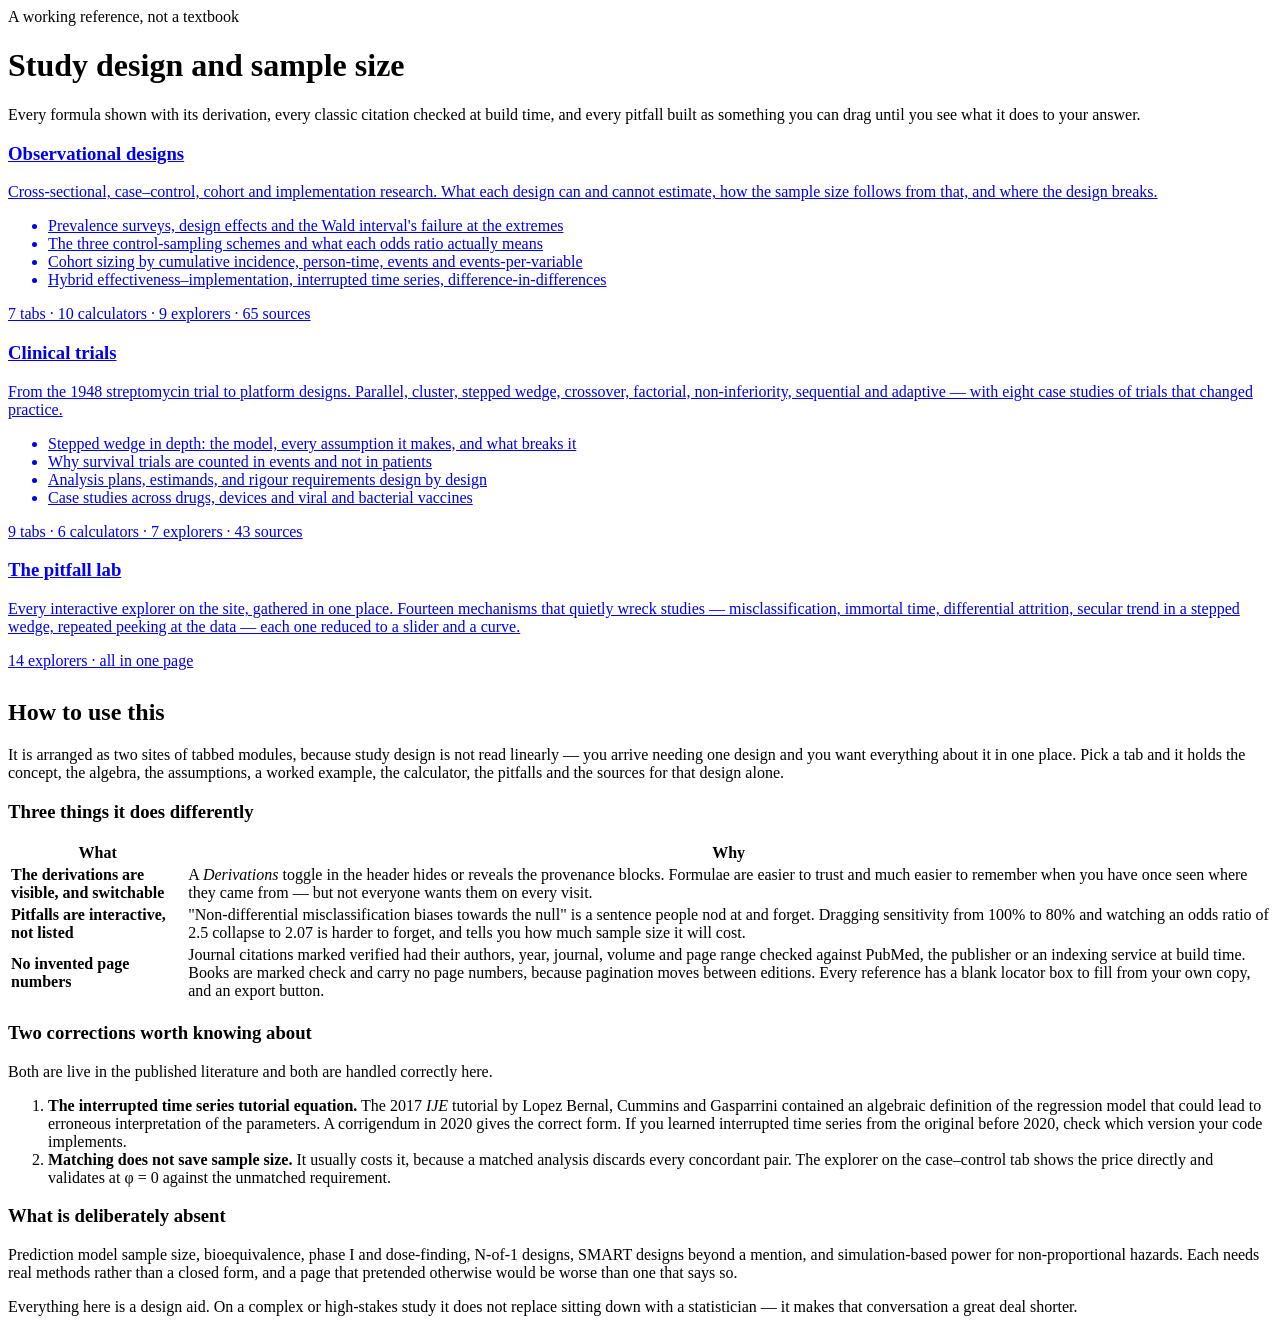
==== index.html @ ff044c4d "Add files via upload" ====
<!DOCTYPE html>
<html lang="en">
<head>
<meta charset="utf-8">
<meta name="viewport" content="width=device-width, initial-scale=1">
<title>Study design &amp; sample size — Raghavan Parthasarathy</title>
<meta name="description" content="A working reference for epidemiological and clinical study design: cross-sectional, case-control, cohort, implementation research and clinical trials, with sample size methods, verified classic citations and interactive pitfall explorers.">
<meta name="author" content="Raghavan Parthasarathy">
<link rel="stylesheet" href="assets/site.css">
</head>
<body>
<div id="chrome"></div>

<div class="shell">

  <div class="hero">
    <span class="kicker">A working reference, not a textbook</span>
    <h1>Study design and sample size</h1>
    <p class="sub">Every formula shown with its derivation, every classic citation checked at build time, and every pitfall built as something you can drag until you see what it does to your answer.</p>
  </div>

  <div class="cards">
    <a class="card2" href="observational.html">
      <h3>Observational designs</h3>
      <p>Cross-sectional, case–control, cohort and implementation research. What each design can and cannot estimate, how the sample size follows from that, and where the design breaks.</p>
      <ul>
        <li>Prevalence surveys, design effects and the Wald interval's failure at the extremes</li>
        <li>The three control-sampling schemes and what each odds ratio actually means</li>
        <li>Cohort sizing by cumulative incidence, person-time, events and events-per-variable</li>
        <li>Hybrid effectiveness–implementation, interrupted time series, difference-in-differences</li>
      </ul>
      <div class="cnt">7 tabs · 10 calculators · 9 explorers · 65 sources</div>
    </a>
    <a class="card2" href="trials.html">
      <h3>Clinical trials</h3>
      <p>From the 1948 streptomycin trial to platform designs. Parallel, cluster, stepped wedge, crossover, factorial, non-inferiority, sequential and adaptive — with eight case studies of trials that changed practice.</p>
      <ul>
        <li>Stepped wedge in depth: the model, every assumption it makes, and what breaks it</li>
        <li>Why survival trials are counted in events and not in patients</li>
        <li>Analysis plans, estimands, and rigour requirements design by design</li>
        <li>Case studies across drugs, devices and viral and bacterial vaccines</li>
      </ul>
      <div class="cnt">9 tabs · 6 calculators · 7 explorers · 43 sources</div>
    </a>
  </div>

  <a class="card2" href="toolkit.html" style="border-top-color:var(--sea);display:block">
    <h3>The pitfall lab</h3>
    <p>Every interactive explorer on the site, gathered in one place. Fourteen mechanisms that quietly wreck studies — misclassification, immortal time, differential attrition, secular trend in a stepped wedge, repeated peeking at the data — each one reduced to a slider and a curve.</p>
    <div class="cnt">14 explorers · all in one page</div>
  </a>

  <section style="margin-top:1.8rem">
    <h2>How to use this</h2>
    <p>It is arranged as two sites of tabbed modules, because study design is not read linearly — you arrive needing one design and you want everything about it in one place. Pick a tab and it holds the concept, the algebra, the assumptions, a worked example, the calculator, the pitfalls and the sources for that design alone.</p>

    <h3>Three things it does differently</h3>
    <table>
      <tr><th>What</th><th>Why</th></tr>
      <tr><td><b>The derivations are visible, and switchable</b></td><td>A <em>Derivations</em> toggle in the header hides or reveals the provenance blocks. Formulae are easier to trust and much easier to remember when you have once seen where they came from — but not everyone wants them on every visit.</td></tr>
      <tr><td><b>Pitfalls are interactive, not listed</b></td><td>"Non-differential misclassification biases towards the null" is a sentence people nod at and forget. Dragging sensitivity from 100% to 80% and watching an odds ratio of 2.5 collapse to 2.07 is harder to forget, and tells you how much sample size it will cost.</td></tr>
      <tr><td><b>No invented page numbers</b></td><td>Journal citations marked <span class="pill ok">verified</span> had their authors, year, journal, volume and page range checked against PubMed, the publisher or an indexing service at build time. Books are marked <span class="pill check">check</span> and carry no page numbers, because pagination moves between editions. Every reference has a blank locator box to fill from your own copy, and an export button.</td></tr>
    </table>

    <h3>Two corrections worth knowing about</h3>
    <p>Both are live in the published literature and both are handled correctly here.</p>
    <ol>
      <li><b>The interrupted time series tutorial equation.</b> The 2017 <em>IJE</em> tutorial by Lopez Bernal, Cummins and Gasparrini contained an algebraic definition of the regression model that could lead to erroneous interpretation of the parameters. A corrigendum in 2020 gives the correct form. If you learned interrupted time series from the original before 2020, check which version your code implements.</li>
      <li><b>Matching does not save sample size.</b> It usually costs it, because a matched analysis discards every concordant pair. The explorer on the case–control tab shows the price directly and validates at &phi; = 0 against the unmatched requirement.</li>
    </ol>

    <h3>What is deliberately absent</h3>
    <p>Prediction model sample size, bioequivalence, phase I and dose-finding, N-of-1 designs, SMART designs beyond a mention, and simulation-based power for non-proportional hazards. Each needs real methods rather than a closed form, and a page that pretended otherwise would be worse than one that says so.</p>

    <div class="note">Everything here is a design aid. On a complex or high-stakes study it does not replace sitting down with a statistician — it makes that conversation a great deal shorter.</div>
  </section>

</div>
<div id="author"></div>
<script src="assets/core.js"></script>
<script>
document.getElementById('chrome').innerHTML=chrome('home');
document.getElementById('author').innerHTML=authorBlock();
initChrome();
var d=document.getElementById('depthBtn'); if(d) d.style.display='none';
</script>
</body></html>
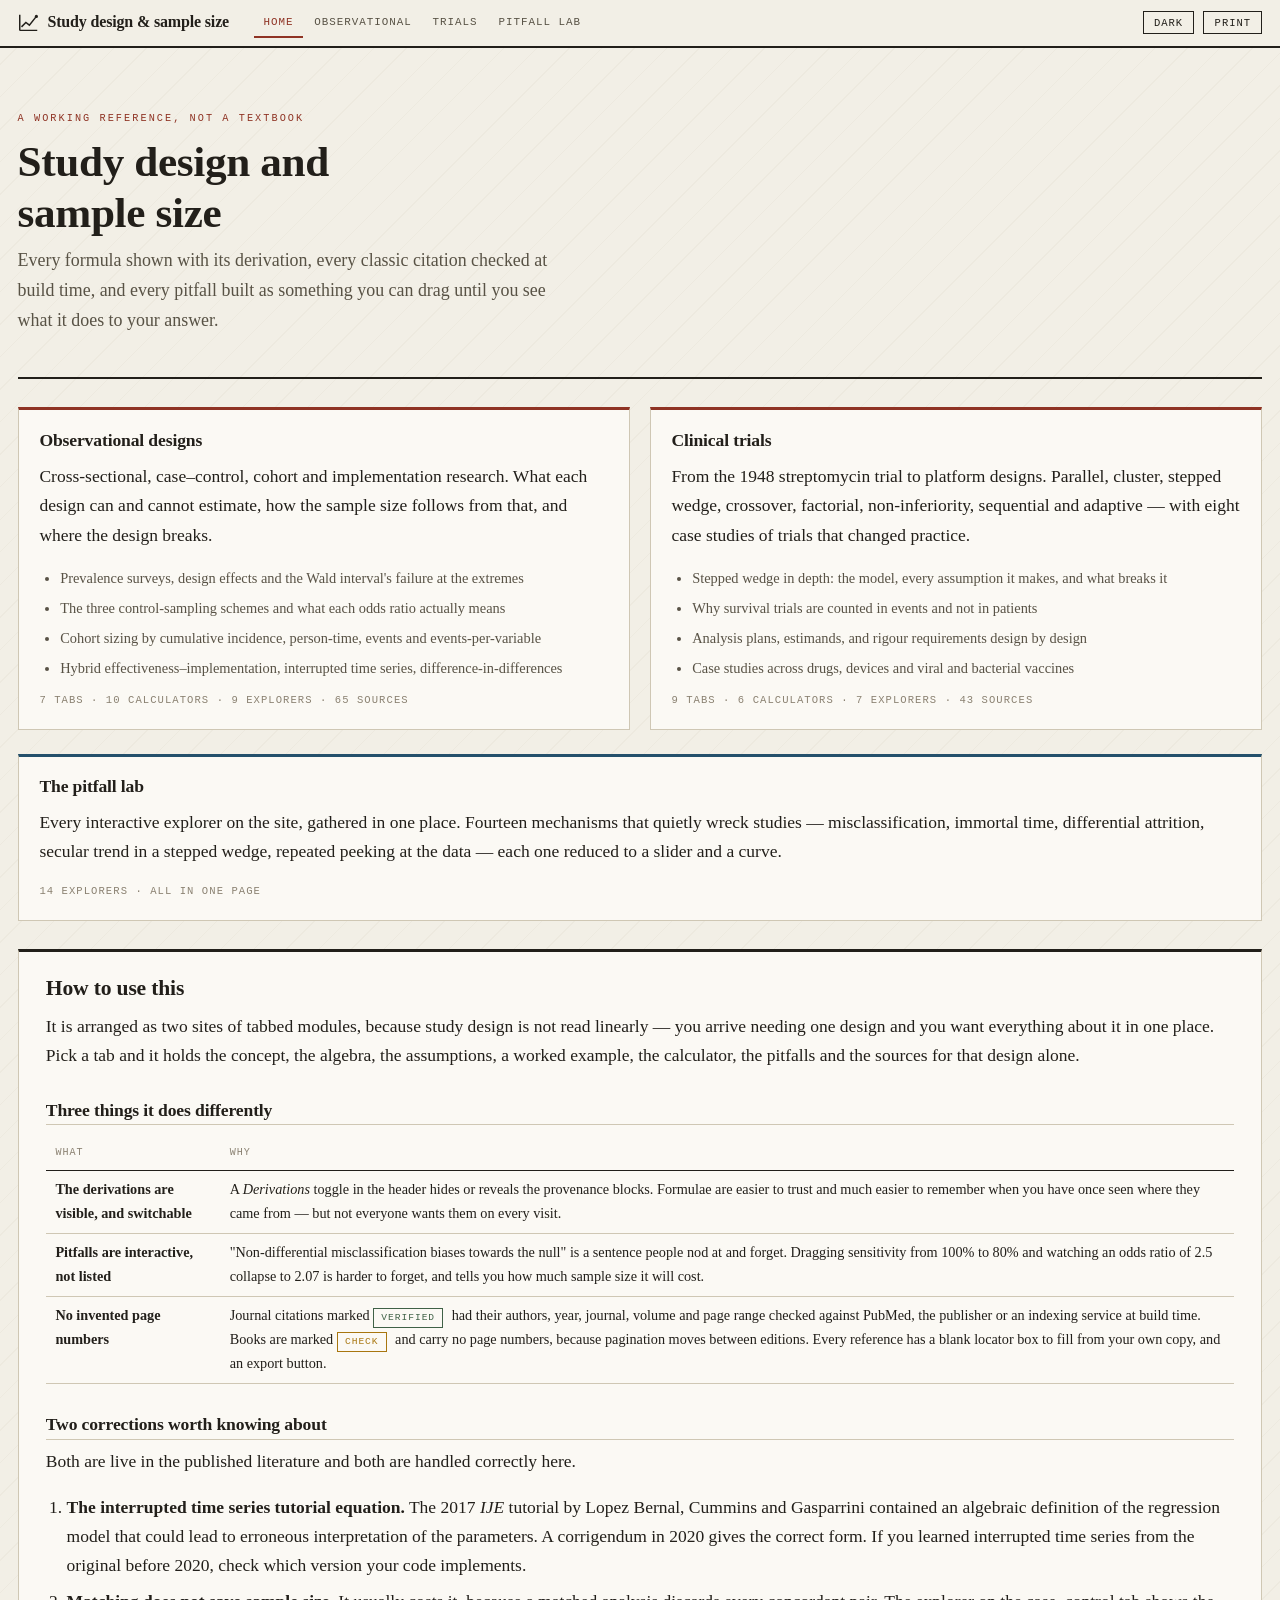
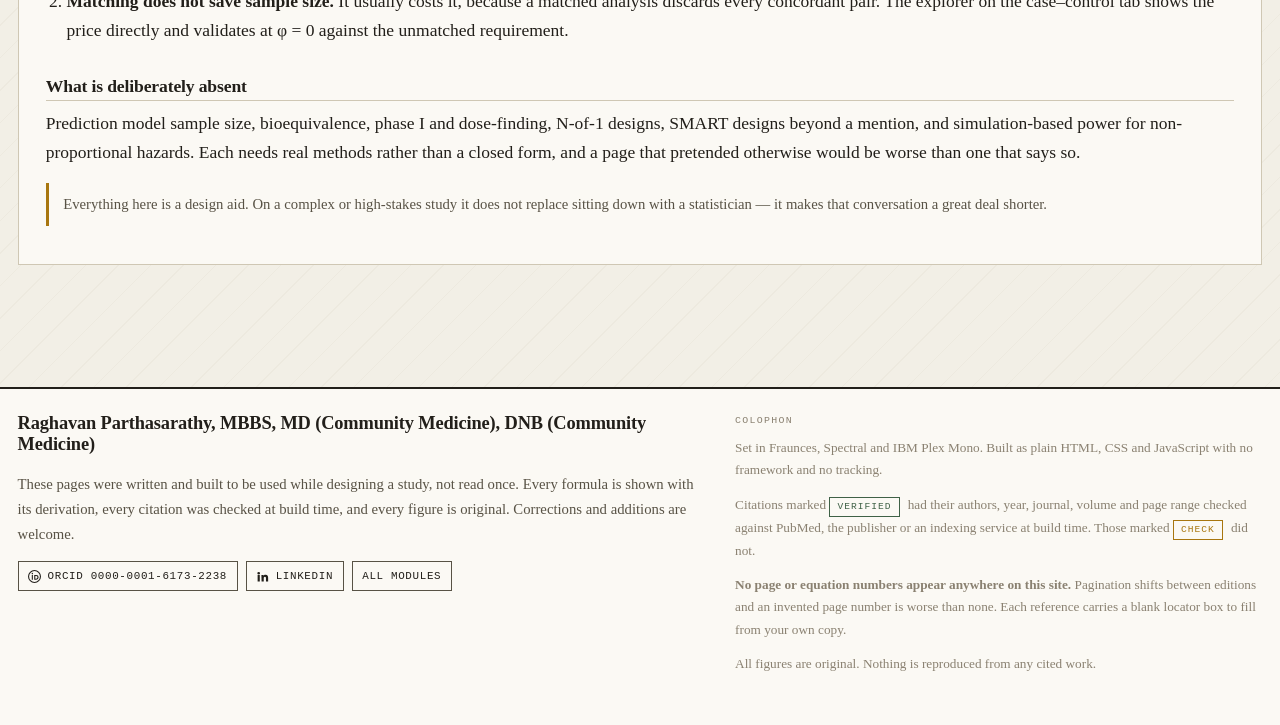
==== commit a3df455e: "second draft_all modules" ====
--- a/index.html
+++ b/index.html
@@ -6,7 +6,199 @@
 <title>Study design &amp; sample size — Raghavan Parthasarathy</title>
 <meta name="description" content="A working reference for epidemiological and clinical study design: cross-sectional, case-control, cohort, implementation research and clinical trials, with sample size methods, verified classic citations and interactive pitfall explorers.">
 <meta name="author" content="Raghavan Parthasarathy">
-<link rel="stylesheet" href="assets/site.css">
+<style>
+@import url('https://fonts.googleapis.com/css2?family=Fraunces:opsz,wght@9..144,400;9..144,600;9..144,800&family=Spectral:ital,wght@0,300;0,400;0,600;1,400&family=IBM+Plex+Mono:wght@400;500&display=swap');
+:root{
+  --paper:#f2efe6; --card:#fbf9f4; --sunk:#e9e4d6; --rule:#cfc7b4;
+  --ink:#221f1a; --ink2:#585245; --ink3:#8a8171;
+  --ox:#8f3324; --sea:#24506b; --ochre:#a8760f; --moss:#3f6146; --plum:#5d3a63;
+  --serif:'Spectral',Georgia,'Times New Roman',serif;
+  --disp:'Fraunces','Spectral',Georgia,serif;
+  --mono:'IBM Plex Mono',ui-monospace,Consolas,monospace;
+}
+html[data-theme="dark"]{
+  --paper:#16150f; --card:#1d1c15; --sunk:#24221a; --rule:#3a3728;
+  --ink:#ece7d8; --ink2:#a9a290; --ink3:#7d7666;
+  --ox:#d97a63; --sea:#7fb2cf; --ochre:#d9ad4a; --moss:#87b593; --plum:#b795bd;
+}
+*{box-sizing:border-box}
+html,body{overflow-x:hidden;max-width:100%}
+body{margin:0;background:var(--paper);color:var(--ink);
+  font-family:var(--serif);font-size:17.5px;line-height:1.68;
+  background-image:repeating-linear-gradient(135deg,transparent 0 22px,color-mix(in srgb,var(--rule) 14%,transparent) 22px 23px);
+  -webkit-font-smoothing:antialiased}
+a{color:var(--ox);text-underline-offset:3px}
+h1,h2,h3,h4{font-family:var(--disp);font-weight:600;line-height:1.18;margin:0 0 .45em;letter-spacing:-.008em}
+h1{font-size:1.95rem;font-weight:800}
+h2{font-size:1.35rem}
+h3{font-size:1.1rem;margin-top:1.7em;padding-bottom:.2em;border-bottom:1px solid var(--rule)}
+h4{font-size:.98rem;margin-top:1.3em;font-family:var(--serif);font-weight:600}
+p{margin:0 0 .9em}
+.kicker{font-family:var(--mono);font-size:.64rem;letter-spacing:.2em;text-transform:uppercase;color:var(--ox);display:block;margin-bottom:.6rem}
+
+/* ---- masthead ---- */
+.mast{position:sticky;top:0;z-index:60;background:var(--paper);border-bottom:2px solid var(--ink)}
+.mast-in{max-width:1360px;margin:0 auto;padding:.5rem 1.1rem;display:flex;gap:.55rem;align-items:center;flex-wrap:wrap}
+.logo{font-family:var(--disp);font-weight:800;font-size:1rem;letter-spacing:-.01em;display:flex;align-items:center;gap:.55rem;text-decoration:none;color:var(--ink)}
+.logo .mk{width:21px;height:21px;flex:none}
+.sitenav{display:flex;gap:.1rem;margin-left:1rem;margin-right:auto;flex-wrap:wrap}
+.sitenav a{font-family:var(--mono);font-size:.68rem;letter-spacing:.09em;text-transform:uppercase;
+  padding:.3rem .6rem;text-decoration:none;color:var(--ink2);border-bottom:2px solid transparent}
+.sitenav a:hover{color:var(--ink)}
+.sitenav a.here{color:var(--ox);border-bottom-color:var(--ox);font-weight:500}
+.btn{background:transparent;color:var(--ink);border:1px solid var(--ink);border-radius:0;padding:.28rem .65rem;
+  font-family:var(--mono);font-size:.66rem;letter-spacing:.09em;text-transform:uppercase;cursor:pointer;text-decoration:none;display:inline-block}
+.btn:hover{background:var(--ink);color:var(--paper)}
+.btn.on{background:var(--ox);border-color:var(--ox);color:#fff}
+
+/* ---- tab bar ---- */
+.tabbar{position:sticky;top:43px;z-index:55;background:var(--paper);border-bottom:1px solid var(--rule);overflow-x:auto}
+.tabbar-in{max-width:1360px;margin:0 auto;padding:0 1.1rem;display:flex;gap:0;white-space:nowrap}
+.tab{background:transparent;border:0;border-bottom:3px solid transparent;color:var(--ink2);
+  padding:.65rem .85rem .5rem;font-family:var(--mono);font-size:.7rem;letter-spacing:.08em;
+  text-transform:uppercase;cursor:pointer;position:relative}
+.tab:hover{color:var(--ink)}
+.tab.on{color:var(--ox);border-bottom-color:var(--ox);font-weight:500}
+.tab .n{font-size:.62rem;opacity:.6;margin-right:.35rem}
+.tabpanel{display:none}
+.tabpanel.on{display:block}
+
+.shell{max-width:1360px;margin:0 auto;padding:1.3rem 1.1rem 4rem}
+section{background:var(--card);border:1px solid var(--rule);border-top:3px solid var(--ink);
+  padding:1.5rem 1.7rem;margin-bottom:1.6rem;scroll-margin-top:96px}
+@media(max-width:600px){section{padding:1.05rem .9rem}}
+
+/* ---- depth layers ---- */
+.deep{border-left:3px double var(--sea);padding:.2rem 0 .2rem 1rem;margin:1rem 0;color:var(--ink2)}
+.deep::before{content:"\2198 Derivation & provenance";display:block;font-family:var(--mono);font-size:.62rem;
+  letter-spacing:.13em;text-transform:uppercase;color:var(--sea);margin-bottom:.45rem}
+body.plain .deep{display:none}
+.plainbox{background:var(--sunk);border-left:3px solid var(--ox);padding:.9rem 1.05rem;margin:1rem 0}
+.plainbox::before{content:"\25C6 In plain words";display:block;font-family:var(--mono);font-size:.62rem;
+  letter-spacing:.13em;text-transform:uppercase;color:var(--ox);margin-bottom:.45rem}
+
+/* ---- maths ---- */
+.eq{background:var(--sunk);border-top:1px solid var(--ink);border-bottom:1px solid var(--ink);
+  padding:1rem 1.1rem;margin:1rem 0;overflow-x:auto;font-size:1.05rem}
+.eq .lbl{font-family:var(--mono);font-size:.61rem;letter-spacing:.13em;text-transform:uppercase;color:var(--ink3);margin-bottom:.5rem}
+.m{font-style:italic;font-family:'Spectral',Georgia,serif}
+.frac{display:inline-flex;flex-direction:column;vertical-align:middle;text-align:center;margin:0 .22em}
+.frac>span{padding:0 .35em}
+.frac>span:first-child{border-bottom:1.2px solid currentColor;padding-bottom:.1em}
+.frac>span:last-child{padding-top:.1em}
+.rad{border-top:1.2px solid currentColor;padding:.05em .2em 0 .1em;margin-left:-.1em}
+.paren{font-size:1.35em;vertical-align:-.12em}
+sub,sup{font-size:.68em}
+
+table{width:100%;border-collapse:collapse;font-size:.89rem;display:block;overflow-x:auto;margin:.8rem 0}
+@media(min-width:640px){table{display:table}}
+th,td{text-align:left;padding:.45rem .6rem;border-bottom:1px solid var(--rule);vertical-align:top}
+tr:first-child th{border-bottom:1.5px solid var(--ink)}
+th{color:var(--ink3);font-weight:400;font-family:var(--mono);font-size:.63rem;letter-spacing:.1em;text-transform:uppercase;white-space:nowrap}
+td.num{text-align:right;font-variant-numeric:tabular-nums;font-family:var(--mono);font-size:.86rem}
+tr.hl td{background:color-mix(in srgb,var(--ochre) 16%,transparent)}
+
+.note{border-left:3px solid var(--ochre);padding:.55rem .9rem;font-size:.92rem;margin:.9rem 0;color:var(--ink2)}
+.note.bad{border-left-color:var(--ox)}
+.note.good{border-left-color:var(--moss)}
+.note b,.note strong{color:var(--ink)}
+ul,ol{margin:.35rem 0 .95rem;padding-left:1.3rem}
+li{margin-bottom:.38rem}
+.pill{display:inline-block;font-family:var(--mono);font-size:.6rem;letter-spacing:.1em;text-transform:uppercase;
+  border:1px solid var(--rule);padding:.06rem .45rem;color:var(--ink3);margin-right:.3rem;white-space:nowrap}
+.pill.ok{color:var(--moss);border-color:var(--moss)}
+.pill.check{color:var(--ochre);border-color:var(--ochre)}
+
+.cs{border:1px solid var(--ink);border-left:5px solid var(--sea);padding:1.05rem 1.2rem;margin:1.2rem 0;background:var(--card)}
+.cs h4{margin-top:0;font-family:var(--disp);font-size:1.02rem}
+.cs .meta{font-family:var(--mono);font-size:.68rem;color:var(--ink3);margin-bottom:.6rem}
+
+/* ---- calculators ---- */
+.calc{border:1px dashed var(--ink2);padding:1rem 1.1rem;margin:1.2rem 0;background:var(--sunk)}
+.calc h4{margin:0 0 .7rem;font-family:var(--mono);font-size:.7rem;letter-spacing:.13em;text-transform:uppercase;color:var(--ox)}
+.row{display:grid;grid-template-columns:repeat(auto-fit,minmax(148px,1fr));gap:.5rem .9rem}
+label{display:block;font-size:.75rem;color:var(--ink2);margin-bottom:.12rem;font-family:var(--mono)}
+input,select{background:var(--card);border:1px solid var(--ink2);color:var(--ink);border-radius:0;
+  padding:.32rem .45rem;font-family:var(--mono);font-size:.88rem;width:100%}
+input:focus,select:focus{outline:2px solid var(--ox);outline-offset:-2px}
+.fieldc{margin-bottom:.5rem}
+.out{margin-top:.8rem;padding-top:.8rem;border-top:1px solid var(--ink2);font-size:.92rem}
+.big{font-family:var(--disp);font-size:1.6rem;font-weight:800;color:var(--ox);line-height:1.15}
+
+/* ---- explorer ---- */
+.xp{border:2px solid var(--ink);margin:1.5rem 0;background:var(--card)}
+.xp-head{background:var(--ink);color:var(--paper);padding:.5rem .95rem;display:flex;align-items:baseline;gap:.6rem;flex-wrap:wrap}
+.xp-head .tag{font-family:var(--mono);font-size:.6rem;letter-spacing:.16em;text-transform:uppercase;opacity:.75}
+.xp-head .ttl{font-family:var(--disp);font-weight:600;font-size:1rem}
+.xp-body{padding:1rem 1.1rem}
+.xp-blurb{font-size:.93rem;color:var(--ink2);margin-bottom:.9rem}
+.xp-grid{display:grid;grid-template-columns:minmax(0,1fr) 250px;gap:1.2rem;align-items:start}
+@media(max-width:820px){.xp-grid{grid-template-columns:1fr}}
+.xp-ctrl{border-left:1px solid var(--rule);padding-left:1rem}
+@media(max-width:820px){.xp-ctrl{border-left:0;padding-left:0;border-top:1px solid var(--rule);padding-top:.8rem}}
+.sl{margin-bottom:.85rem}
+.sl .lab{display:flex;justify-content:space-between;align-items:baseline;font-family:var(--mono);font-size:.7rem;color:var(--ink2);margin-bottom:.2rem}
+.sl .lab b{color:var(--ox);font-size:.82rem;font-weight:500}
+input[type=range]{-webkit-appearance:none;appearance:none;width:100%;height:22px;background:transparent;padding:0;border:0}
+input[type=range]:focus{outline:none}
+input[type=range]::-webkit-slider-runnable-track{height:3px;background:var(--rule)}
+input[type=range]::-moz-range-track{height:3px;background:var(--rule)}
+input[type=range]::-webkit-slider-thumb{-webkit-appearance:none;width:15px;height:15px;background:var(--ox);
+  border:2px solid var(--card);margin-top:-6px;cursor:pointer;border-radius:0;transform:rotate(45deg)}
+input[type=range]::-moz-range-thumb{width:13px;height:13px;background:var(--ox);border:2px solid var(--card);cursor:pointer;border-radius:0}
+.xp-read{font-size:.9rem;border-top:1px solid var(--rule);margin-top:1rem;padding-top:.8rem}
+.xp-read .hd{font-family:var(--mono);font-size:.62rem;letter-spacing:.13em;text-transform:uppercase;color:var(--ink3);margin-bottom:.35rem}
+.xp-v{font-family:var(--disp);font-size:1.35rem;font-weight:800;line-height:1.2}
+.xp-v.good{color:var(--moss)} .xp-v.warn{color:var(--ochre)} .xp-v.bad{color:var(--ox)}
+.xp svg{width:100%;height:auto;display:block;background:var(--card)}
+.xp-key{display:flex;gap:1rem;flex-wrap:wrap;font-family:var(--mono);font-size:.66rem;color:var(--ink2);margin-top:.4rem}
+.xp-key i{display:inline-block;width:14px;height:3px;margin-right:.35rem;vertical-align:.22em}
+.xp-foot{font-size:.83rem;color:var(--ink3);padding:.7rem 1.1rem;border-top:1px solid var(--rule);background:var(--sunk)}
+
+figure{margin:1.2rem 0;padding:0}
+figure svg{width:100%;height:auto;display:block;background:var(--card);border:1px solid var(--rule)}
+figcaption{font-size:.8rem;color:var(--ink2);margin-top:.4rem;font-style:italic}
+figcaption b{font-style:normal;font-family:var(--mono);font-size:.66rem;letter-spacing:.1em;text-transform:uppercase;color:var(--ox);font-weight:400}
+svg.spark{width:100%;height:auto;max-width:640px;margin-top:.5rem;background:var(--card);border:1px solid var(--rule)}
+
+.ref{border-bottom:1px solid var(--rule);padding:.7rem 0;font-size:.87rem}
+.ref:last-of-type{border-bottom:0}
+.ref .loc{display:flex;gap:.4rem;align-items:center;margin-top:.35rem;flex-wrap:wrap}
+.ref .loc input{max-width:250px;font-size:.76rem;padding:.18rem .35rem}
+.ref .lk{font-family:var(--mono);font-size:.68rem}
+.gl{border-bottom:1px solid var(--rule);padding:.55rem 0}
+.gl .sym{font-family:'Spectral',Georgia,serif;font-style:italic;font-size:1.15rem;margin-right:.55rem;color:var(--ox)}
+
+/* ---- author / colophon ---- */
+.author{border-top:2px solid var(--ink);background:var(--card);margin-top:2rem}
+.author-in{max-width:1360px;margin:0 auto;padding:1.5rem 1.1rem 2.5rem;
+  display:grid;grid-template-columns:minmax(0,1.3fr) minmax(0,1fr);gap:2rem}
+@media(max-width:760px){.author-in{grid-template-columns:1fr;gap:1.2rem}}
+.author h3{margin-top:0;border-bottom:0;font-size:1.15rem;font-family:var(--disp);font-weight:800}
+.author .role{font-size:.9rem;color:var(--ink2);margin-bottom:.15rem}
+.author .links{display:flex;gap:.5rem;flex-wrap:wrap;margin-top:.9rem}
+.author .links a{font-family:var(--mono);font-size:.68rem;letter-spacing:.06em;text-transform:uppercase;
+  border:1px solid var(--ink2);padding:.32rem .6rem;text-decoration:none;color:var(--ink);display:inline-flex;align-items:center;gap:.4rem}
+.author .links a:hover{background:var(--ink);color:var(--paper);border-color:var(--ink)}
+.author .links a svg{width:13px;height:13px}
+.author .colo{font-size:.83rem;color:var(--ink3)}
+.foot{max-width:1360px;margin:0 auto;padding:1rem 1.1rem 2.5rem;color:var(--ink3);font-size:.78rem}
+
+/* ---- home ---- */
+.hero{padding:2.6rem 0 1.6rem;border-bottom:2px solid var(--ink);margin-bottom:1.8rem}
+.hero h1{font-size:2.7rem;max-width:20ch;margin-bottom:.35rem}
+@media(max-width:600px){.hero h1{font-size:1.9rem}}
+.hero .sub{font-size:1.12rem;color:var(--ink2);max-width:62ch}
+.cards{display:grid;grid-template-columns:repeat(auto-fit,minmax(290px,1fr));gap:1.2rem;margin:1.5rem 0}
+.card2{border:1px solid var(--rule);border-top:3px solid var(--ox);background:var(--card);padding:1.2rem 1.3rem;text-decoration:none;color:var(--ink);display:block}
+.card2:hover{border-top-color:var(--ink);box-shadow:4px 4px 0 var(--rule)}
+.card2 h3{margin-top:0;border-bottom:0;font-family:var(--disp);font-weight:800}
+.card2 .cnt{font-family:var(--mono);font-size:.66rem;letter-spacing:.1em;text-transform:uppercase;color:var(--ink3);margin-top:.7rem}
+.card2 ul{font-size:.9rem;color:var(--ink2);margin-bottom:0}
+
+@media print{.mast,.tabbar,.xp-ctrl{display:none!important}.tabpanel{display:block!important}body{background-image:none}body.plain .deep{display:block}}
+
+</style>
 </head>
 <body>
 <div id="chrome"></div>
@@ -77,7 +269,321 @@
 
 </div>
 <div id="author"></div>
-<script src="assets/core.js"></script>
+<script>
+/* ============================================================
+   Shared core — statistics, tabs, explorer framework, chrome
+   ============================================================ */
+function pnorm(x){
+  if(!isFinite(x)) return x>0?1:0;
+  var z=Math.abs(x),c;
+  if(z>37) c=0; else{
+    var e=Math.exp(-z*z/2);
+    if(z<7.07106781186547){
+      var b=3.52624965998911e-2*z+0.700383064443688;
+      b=b*z+6.37396220353165;b=b*z+33.912866078383;b=b*z+112.079291497871;
+      b=b*z+221.213596169931;b=b*z+220.206867912376;
+      var d=8.83883476483184e-2*z+1.75566716318264;
+      d=d*z+16.064177579207;d=d*z+86.7807322029461;d=d*z+296.564248779674;
+      d=d*z+637.333633378831;d=d*z+793.826512519948;d=d*z+440.413735824752;
+      c=e*b/d;
+    } else { var f=z+0.65;f=z+4/f;f=z+3/f;f=z+2/f;f=z+1/f;c=e/(f*2.506628274631); }
+  }
+  return x>0?1-c:c;
+}
+function qnorm(p){
+  if(p<=0||p>=1) return p<=0?-Infinity:Infinity;
+  var a=[-3.969683028665376e+01,2.209460984245205e+02,-2.759285104469687e+02,1.383577518672690e+02,-3.066479806614716e+01,2.506628277459239e+00],
+      b=[-5.447609879822406e+01,1.615858368580409e+02,-1.556989798598866e+02,6.680131188771972e+01,-1.328068155288572e+01],
+      c=[-7.784894002430293e-03,-3.223964580411365e-01,-2.400758277161838e+00,-2.549732539343734e+00,4.374664141464968e+00,2.938163982698783e+00],
+      d=[7.784695709041462e-03,3.224671290700398e-01,2.445134137142996e+00,3.754408661907416e+00],pl=0.02425,q,r,x;
+  if(p<pl){q=Math.sqrt(-2*Math.log(p));x=(((((c[0]*q+c[1])*q+c[2])*q+c[3])*q+c[4])*q+c[5])/((((d[0]*q+d[1])*q+d[2])*q+d[3])*q+1);}
+  else if(p<=1-pl){q=p-0.5;r=q*q;x=(((((a[0]*r+a[1])*r+a[2])*r+a[3])*r+a[4])*r+a[5])*q/(((((b[0]*r+b[1])*r+b[2])*r+b[3])*r+b[4])*r+1);}
+  else {q=Math.sqrt(-2*Math.log(1-p));x=-(((((c[0]*q+c[1])*q+c[2])*q+c[3])*q+c[4])*q+c[5])/((((d[0]*q+d[1])*q+d[2])*q+d[3])*q+1);}
+  var e=pnorm(x)-p,u=e*Math.sqrt(2*Math.PI)*Math.exp(x*x/2);
+  return x-u/(1+x*u/2);
+}
+var sq=function(x){return x*x;};
+var $=function(s,r){return (r||document).querySelector(s);};
+var $$=function(s,r){return Array.prototype.slice.call((r||document).querySelectorAll(s));};
+var esc=function(s){return String(s).replace(/&/g,'&amp;').replace(/</g,'&lt;').replace(/>/g,'&gt;');};
+var num=function(x){return Math.ceil(x-1e-9).toLocaleString();};
+function val(id){var e=document.getElementById(id);return e?parseFloat(e.value):NaN;}
+function wire(ids,fn){ids.forEach(function(i){var e=document.getElementById(i);if(e){e.oninput=fn;e.onchange=fn;}});fn();}
+function twoProp(p1,p2,k,alpha,power,cc){
+  var dlt=Math.abs(p1-p2); if(dlt<1e-12||!(p1>0&&p1<1&&p2>0&&p2<1)) return null;
+  var za=qnorm(1-alpha/2), zb=qnorm(power), pb=(p2+k*p1)/(1+k);
+  var n=sq(za*Math.sqrt((1+1/k)*pb*(1-pb))+zb*Math.sqrt(p2*(1-p2)+p1*(1-p1)/k))/sq(dlt);
+  if(cc) n=n/4*sq(1+Math.sqrt(1+2*(1+1/k)/(n*dlt)));
+  return n;
+}
+
+/* ============================================================
+   Author identity — edit these four lines to update everywhere
+   ============================================================ */
+var AUTHOR={
+  name:"Raghavan Parthasarathy",
+  creds:"MBBS, MD (Community Medicine), DNB (Community Medicine)",
+  roles:[],
+  orcid:"0000-0001-6173-2238",
+  linkedin:"https://www.linkedin.com/in/raghavan-parthasarathy-2786a9b9/"
+};
+function authorBlock(){
+  var A=(typeof AUTHOR==='object'&&AUTHOR)?AUTHOR:{};
+  var name=A.name||'', creds=A.creds||'';
+  var roles=Array.isArray(A.roles)?A.roles:(A.roles?[A.roles]:[]);
+  var orcid=A.orcid||'', li=A.linkedin||'';
+  var liBad=/REPLACE-WITH|your-actual-handle/i.test(li);
+  var links='';
+  if(orcid) links+='<a href="https://orcid.org/'+orcid+'" target="_blank" rel="noopener">'+
+    '<svg viewBox="0 0 24 24" fill="currentColor"><circle cx="12" cy="12" r="11" fill="none" stroke="currentColor" stroke-width="2"/><rect x="7" y="9" width="2" height="9"/><circle cx="8" cy="6.6" r="1.3"/><path d="M11.5 9h3.6a4.5 4.5 0 0 1 0 9H11.5V9zm2 2v5h1.5a2.5 2.5 0 0 0 0-5H13.5z"/></svg>'+
+    'ORCID '+esc(orcid)+'</a>';
+  if(li) links+='<a href="'+li+'" target="_blank" rel="noopener"'+
+    (liBad?' style="border-style:dashed;opacity:.75" title="Replace the placeholder handle in assets/core.js"':'')+'>'+
+    '<svg viewBox="0 0 24 24" fill="currentColor"><path d="M4.98 3.5a2.5 2.5 0 1 1 0 5 2.5 2.5 0 0 1 0-5zM3 9h4v12H3zM10 9h3.8v1.7h.05c.53-.95 1.83-1.95 3.77-1.95 4.03 0 4.78 2.5 4.78 5.76V21h-4v-5.6c0-1.33-.03-3.05-1.9-3.05-1.9 0-2.2 1.45-2.2 2.95V21h-4z"/></svg>'+
+    'LinkedIn'+(liBad?' (set URL)':'')+'</a>';
+  links+='<a href="index.html">All modules</a>';
+  return '<div class="author"><div class="author-in">'+
+   '<div><h3>'+esc(name)+(creds?', '+esc(creds):'')+'</h3>'+
+   roles.map(function(r){return '<div class="role">'+esc(r)+'</div>';}).join('')+
+   '<p style="margin-top:.8rem;font-size:.92rem;color:var(--ink2)">These pages were written and built to be used while designing a study, not read once. '+
+   'Every formula is shown with its derivation, every citation was checked at build time, and every figure is original. '+
+   'Corrections and additions are welcome.</p>'+
+   '<div class="links">'+links+'</div></div>'+
+   '<div class="colo"><div style="font-family:var(--mono);font-size:.62rem;letter-spacing:.13em;text-transform:uppercase;color:var(--ink3);margin-bottom:.5rem">Colophon</div>'+
+   '<p>Set in Fraunces, Spectral and IBM Plex Mono. Built as plain HTML, CSS and JavaScript with no framework and no tracking.</p>'+
+   '<p>Citations marked <span class="pill ok">verified</span> had their authors, year, journal, volume and page range checked against PubMed, the publisher or an indexing service at build time. Those marked <span class="pill check">check</span> did not.</p>'+
+   '<p><b>No page or equation numbers appear anywhere on this site.</b> Pagination shifts between editions and an invented page number is worse than none. Each reference carries a blank locator box to fill from your own copy.</p>'+
+   '<p>All figures are original. Nothing is reproduced from any cited work.</p></div>'+
+   '</div></div>';
+}
+
+/* ============================================================
+   Chrome: masthead, theme, depth toggle
+   ============================================================ */
+function chrome(page){
+  var nav=[['index.html','Home','home'],['observational.html','Observational','obs'],
+           ['trials.html','Trials','tri'],['toolkit.html','Pitfall lab','lab']];
+  return '<div class="mast"><div class="mast-in">'+
+   '<a class="logo" href="index.html">'+
+   '<svg class="mk" viewBox="0 0 24 24" fill="none" stroke="currentColor" stroke-width="1.7"><path d="M2 21 L2 3 M2 21 L22 21"/><path d="M4 17 L9 12 L13 15 L21 5" stroke="currentColor"/><circle cx="21" cy="5" r="1.8" fill="currentColor" stroke="none"/></svg>'+
+   'Study design &amp; sample size</a>'+
+   '<nav class="sitenav">'+nav.map(function(n){
+      return '<a href="'+n[0]+'"'+(n[2]===page?' class="here"':'')+'>'+n[1]+'</a>';}).join('')+'</nav>'+
+   '<button class="btn on" id="depthBtn">Derivations on</button>'+
+   '<button class="btn" id="themeBtn">Dark</button>'+
+   '<button class="btn" onclick="window.print()">Print</button>'+
+   '</div></div>';
+}
+function initChrome(){
+  var t=$('#themeBtn'); if(t) t.onclick=function(){
+    var m=document.documentElement.getAttribute('data-theme')==='dark'?'light':'dark';
+    document.documentElement.setAttribute('data-theme',m);
+    try{localStorage.setItem('sds-theme',m);}catch(e){}
+    this.textContent=m==='dark'?'Light':'Dark';
+    XP.redrawAll();
+  };
+  var d=$('#depthBtn'); if(d) d.onclick=function(){
+    var plain=document.body.classList.toggle('plain');
+    this.textContent=plain?'Derivations off':'Derivations on';
+    this.classList.toggle('on',!plain);
+  };
+  try{ var saved=localStorage.getItem('sds-theme');
+    if(saved==='dark'){document.documentElement.setAttribute('data-theme','dark'); if(t) t.textContent='Light';}
+  }catch(e){}
+}
+
+/* ============================================================
+   Tabs
+   ============================================================ */
+function buildTabs(TABS, SECTIONS, EXPLORERS){
+  var byId={}; SECTIONS.forEach(function(s){byId[s.id]=s;});
+  var bar='', panes='';
+  TABS.forEach(function(t,i){
+    bar+='<button class="tab'+(i===0?' on':'')+'" data-t="'+t.key+'"><span class="n">'+
+         String(i+1).padStart(2,'0')+'</span>'+esc(t.label)+'</button>';
+    var inner='';
+    t.sections.forEach(function(sid){
+      var s=byId[sid]; if(!s) return;
+      inner+='<section id="'+s.id+'"><span class="kicker">'+esc(t.label)+' &nbsp;/&nbsp; '+esc(s.nav)+'</span><h1>'+s.title+'</h1>'+s.html+'</section>';
+    });
+    (EXPLORERS||[]).filter(function(x){return x.tab===t.key;}).forEach(function(x){
+      inner+='<div class="xp" id="xp-'+x.id+'"></div>';
+    });
+    panes+='<div class="tabpanel'+(i===0?' on':'')+'" data-t="'+t.key+'">'+inner+'</div>';
+  });
+  $('#tabbar').innerHTML=bar;
+  $('#panes').innerHTML=panes;
+  $$('.tab').forEach(function(b){
+    b.onclick=function(){
+      $$('.tab').forEach(function(x){x.classList.toggle('on',x===b);});
+      $$('.tabpanel').forEach(function(p){p.classList.toggle('on',p.dataset.t===b.dataset.t);});
+      history.replaceState(null,'','#'+b.dataset.t);
+      window.scrollTo({top:0,behavior:'instant'});
+      XP.redrawAll();
+    };
+  });
+  var h=(location.hash||'').replace('#','');
+  if(h){
+    var hit=$$('.tab').filter(function(b){return b.dataset.t===h;})[0];
+    if(hit) hit.click();
+    else { var sec=document.getElementById(h);
+      if(sec){ var pane=sec.closest('.tabpanel');
+        if(pane){ var tb=$$('.tab').filter(function(b){return b.dataset.t===pane.dataset.t;})[0];
+          if(tb){tb.click(); setTimeout(function(){sec.scrollIntoView();},60);} } } }
+  }
+}
+
+/* ============================================================
+   Explorer framework — sliders driving a live SVG plot
+   ============================================================ */
+var XP=(function(){
+  var reg=[];
+  function css(v){ return getComputedStyle(document.documentElement).getPropertyValue(v).trim()||'#888'; }
+  function fmtNum(x){
+    if(!isFinite(x)) return '—';
+    var a=Math.abs(x);
+    if(a>=10000) return Math.round(x).toLocaleString();
+    if(a>=100) return x.toFixed(0);
+    if(a>=10) return x.toFixed(1);
+    if(a>=1) return x.toFixed(2);
+    return x.toFixed(3);
+  }
+  function plot(spec,res){
+    var narrow=(window.innerWidth||900)<760;
+    var W=narrow?430:680, H=narrow?250:300, L=narrow?46:58, R=narrow?10:16, T=16, B=narrow?40:44;
+    var FS=narrow?12.5:10, FL=narrow?13:10.5;
+    var xs=[],ys=[];
+    res.series.forEach(function(s){ s.pts.forEach(function(p){xs.push(p[0]);ys.push(p[1]);}); });
+    if(!xs.length) return '<div class="note bad">No plottable values at these settings.</div>';
+    var x0=(res.xMin!==undefined)?res.xMin:Math.min.apply(null,xs);
+    var x1=(res.xMax!==undefined)?res.xMax:Math.max.apply(null,xs);
+    var y0=(res.yMin!==undefined)?res.yMin:Math.min.apply(null,ys);
+    var y1=(res.yMax!==undefined)?res.yMax:Math.max.apply(null,ys);
+    if(y1<=y0) y1=y0+1;
+    if(x1<=x0) x1=x0+1;
+    var SX=function(x){return L+(x-x0)/(x1-x0)*(W-L-R);};
+    var SY=function(y){return H-B-(y-y0)/(y1-y0)*(H-B-T);};
+    var s='<svg viewBox="0 0 '+W+' '+H+'" xmlns="http://www.w3.org/2000/svg" role="img">';
+    /* gridlines */
+    for(var g=0;g<=4;g++){
+      var yv=y0+(y1-y0)*g/4, xv=x0+(x1-x0)*g/4;
+      s+='<line x1="'+L+'" y1="'+SY(yv).toFixed(1)+'" x2="'+(W-R)+'" y2="'+SY(yv).toFixed(1)+'" stroke="'+css('--rule')+'" stroke-width="1"/>';
+      s+='<text x="'+(L-7)+'" y="'+(SY(yv)+4).toFixed(1)+'" text-anchor="end" font-size="'+FS+'" fill="'+css('--ink3')+'" font-family="IBM Plex Mono,monospace">'+(res.yFmt?res.yFmt(yv):fmtNum(yv))+'</text>';
+      s+='<text x="'+SX(xv).toFixed(1)+'" y="'+(H-B+16)+'" text-anchor="middle" font-size="'+FS+'" fill="'+css('--ink3')+'" font-family="IBM Plex Mono,monospace">'+(res.xFmt?res.xFmt(xv):fmtNum(xv))+'</text>';
+    }
+    /* reference bands / lines */
+    (res.rules||[]).forEach(function(r){
+      if(r.y!==undefined && r.y>=y0 && r.y<=y1)
+        s+='<line x1="'+L+'" y1="'+SY(r.y).toFixed(1)+'" x2="'+(W-R)+'" y2="'+SY(r.y).toFixed(1)+'" stroke="'+css(r.color||'--ink3')+'" stroke-width="1.4" stroke-dasharray="5 4"/>'+
+           '<text x="'+(W-R-4)+'" y="'+(SY(r.y)-5).toFixed(1)+'" text-anchor="end" font-size="'+FS+'" fill="'+css(r.color||'--ink3')+'" font-family="IBM Plex Mono,monospace">'+esc(r.lab||'')+'</text>';
+      if(r.x!==undefined && r.x>=x0 && r.x<=x1)
+        s+='<line x1="'+SX(r.x).toFixed(1)+'" y1="'+T+'" x2="'+SX(r.x).toFixed(1)+'" y2="'+(H-B)+'" stroke="'+css(r.color||'--ink3')+'" stroke-width="1.4" stroke-dasharray="5 4"/>';
+    });
+    /* series */
+    res.series.forEach(function(ser){
+      var d=ser.pts.filter(function(p){return isFinite(p[1]);})
+        .map(function(p,i){return (i?'L':'M')+SX(p[0]).toFixed(1)+','+Math.max(T-30,Math.min(H-B+30,SY(p[1]))).toFixed(1);}).join(' ');
+      s+='<path d="'+d+'" fill="none" stroke="'+css(ser.color||'--ox')+'" stroke-width="'+(ser.w||2.2)+'"'+
+         (ser.dash?' stroke-dasharray="6 4"':'')+' stroke-linejoin="round"/>';
+    });
+    /* current-value marker */
+    (res.marks||[]).forEach(function(mk){
+      if(mk.x<x0||mk.x>x1) return;
+      var cy=Math.max(T,Math.min(H-B,SY(mk.y)));
+      s+='<line x1="'+SX(mk.x).toFixed(1)+'" y1="'+T+'" x2="'+SX(mk.x).toFixed(1)+'" y2="'+(H-B)+'" stroke="'+css('--ink')+'" stroke-width="1" opacity="0.45"/>'+
+         '<circle cx="'+SX(mk.x).toFixed(1)+'" cy="'+cy.toFixed(1)+'" r="5" fill="'+css('--ink')+'"/>'+
+         '<circle cx="'+SX(mk.x).toFixed(1)+'" cy="'+cy.toFixed(1)+'" r="2" fill="'+css('--card')+'"/>';
+      if(mk.lab) s+='<text x="'+(SX(mk.x)+9).toFixed(1)+'" y="'+(cy-8).toFixed(1)+'" font-size="'+FL+'" fill="'+css('--ink')+'" font-family="IBM Plex Mono,monospace">'+esc(mk.lab)+'</text>';
+    });
+    s+='<line x1="'+L+'" y1="'+(H-B)+'" x2="'+(W-R)+'" y2="'+(H-B)+'" stroke="'+css('--ink')+'" stroke-width="1.4"/>';
+    s+='<line x1="'+L+'" y1="'+T+'" x2="'+L+'" y2="'+(H-B)+'" stroke="'+css('--ink')+'" stroke-width="1.4"/>';
+    s+='<text x="'+((L+W-R)/2)+'" y="'+(H-8)+'" text-anchor="middle" font-size="'+FL+'" fill="'+css('--ink2')+'" font-family="IBM Plex Mono,monospace">'+esc(res.xLab||'')+'</text>';
+    s+='<text x="3" y="'+(FL+1)+'" font-size="'+FL+'" fill="'+css('--ink2')+'" font-family="IBM Plex Mono,monospace">'+esc(res.yLab||'')+'</text>';
+    s+='</svg>';
+    var key=res.series.filter(function(x){return x.name;}).map(function(x){
+      return '<span><i style="background:'+css(x.color||'--ox')+'"></i>'+esc(x.name)+'</span>';}).join('');
+    return s+(key?'<div class="xp-key">'+key+'</div>':'');
+  }
+  function render(spec){
+    var host=document.getElementById('xp-'+spec.id); if(!host) return;
+    var v={}; spec.sliders.forEach(function(s){v[s.k]=(spec._v&&spec._v[s.k]!==undefined)?spec._v[s.k]:s.def;});
+    spec._v=v;
+    var ctrl=spec.sliders.map(function(s){
+      return '<div class="sl"><div class="lab"><span>'+esc(s.lab)+'</span><b id="lv-'+spec.id+'-'+s.k+'">'+
+        (s.fmt?s.fmt(v[s.k]):v[s.k])+'</b></div>'+
+        '<input type="range" id="sl-'+spec.id+'-'+s.k+'" min="'+s.min+'" max="'+s.max+'" step="'+s.step+'" value="'+v[s.k]+'"></div>';
+    }).join('');
+    host.innerHTML='<div class="xp-head"><span class="tag">Explore</span><span class="ttl">'+esc(spec.title)+'</span></div>'+
+      '<div class="xp-body"><div class="xp-blurb">'+spec.blurb+'</div>'+
+      '<div class="xp-grid"><div id="pl-'+spec.id+'"></div>'+
+      '<div class="xp-ctrl">'+ctrl+'<div class="xp-read" id="rd-'+spec.id+'"></div></div></div></div>'+
+      (spec.foot?'<div class="xp-foot">'+spec.foot+'</div>':'');
+    spec.sliders.forEach(function(s){
+      var el=document.getElementById('sl-'+spec.id+'-'+s.k);
+      el.oninput=function(){
+        spec._v[s.k]=parseFloat(el.value);
+        document.getElementById('lv-'+spec.id+'-'+s.k).textContent=s.fmt?s.fmt(spec._v[s.k]):spec._v[s.k];
+        draw(spec);
+      };
+    });
+    draw(spec);
+  }
+  function draw(spec){
+    var res;
+    try{ res=spec.compute(spec._v); }catch(e){ res=null; }
+    var pl=document.getElementById('pl-'+spec.id), rd=document.getElementById('rd-'+spec.id);
+    if(!pl) return;
+    if(!res||res.error){
+      var msg=(res&&res.error)?res.error:'Those settings are outside the range this model can represent.';
+      pl.innerHTML='<div class="note bad" style="margin:0">'+msg+'</div>';
+      if(rd) rd.innerHTML='<div class="hd">Not computable</div><div class="xp-v warn">\u2014</div>'+
+        '<div style="margin-top:.45rem;color:var(--ink2);font-size:.86rem">Move a slider back into a feasible range.</div>';
+      return;
+    }
+    pl.innerHTML=plot(spec,res);
+    if(rd) rd.innerHTML='<div class="hd">'+esc(res.readHead||'At these settings')+'</div>'+
+      '<div class="xp-v '+(res.verdict||'')+'">'+res.readValue+'</div>'+
+      '<div style="margin-top:.45rem;color:var(--ink2);font-size:.86rem">'+res.readNote+'</div>';
+  }
+  var rz=null;
+  window.addEventListener('resize',function(){
+    clearTimeout(rz);
+    rz=setTimeout(function(){ reg.forEach(function(sp){ if(document.getElementById('pl-'+sp.id)) draw(sp); }); },220);
+  });
+  return {
+    add:function(spec){reg.push(spec);},
+    renderAll:function(){reg.forEach(render);},
+    redrawAll:function(){reg.forEach(function(s){ if(document.getElementById('pl-'+s.id)) draw(s); });},
+    list:function(){return reg;}
+  };
+})();
+
+/* ============================================================
+   References renderer (shared)
+   ============================================================ */
+function renderRefs(REFS, order, heads, hostSel, btnSel){
+  var LOC={}, host=$(hostSel); if(!host) return;
+  var h='';
+  order.forEach(function(k){
+    var r=REFS[k]; if(!r) return;
+    if(heads[k]) h+='<h3>'+heads[k]+'</h3>';
+    h+='<div class="ref"><span class="pill '+(r.checked?'ok">verified':'check">check')+'</span>'+
+       '<b>'+esc(r.a)+'</b> ('+r.y+'). '+esc(r.t)+'. <em>'+esc(r.s)+'</em>.'+
+       '<div style="color:var(--ink2);font-size:.87rem;margin-top:.3rem">'+esc(r.why)+'</div>'+
+       '<div class="loc"><label style="margin:0;font-size:.72rem">Locator</label><input data-ref="'+k+'" placeholder="e.g. p. 27, eqn 4.3">'+
+       (r.link?'<a class="lk" href="'+r.link+'" target="_blank" rel="noopener">source &#8599;</a>':'')+'</div></div>';
+  });
+  host.innerHTML=h;
+  $$(hostSel+' input[data-ref]').forEach(function(i){i.oninput=function(){LOC[i.dataset.ref]=i.value;};});
+  var btn=$(btnSel); if(btn) btn.onclick=function(){
+    var out=order.map(function(k,i){var r=REFS[k];return r?((i+1)+'. '+r.a+'. '+r.t+'. '+r.s+'.'+(LOC[k]?' '+LOC[k]+'.':'')):'';}).filter(Boolean).join('\n');
+    if(navigator.clipboard) navigator.clipboard.writeText(out);
+    else{var ta=document.createElement('textarea');ta.value=out;document.body.appendChild(ta);ta.select();document.execCommand('copy');ta.remove();}
+    this.textContent='Copied'; var b=this; setTimeout(function(){b.textContent='Copy the reference list';},1600);
+  };
+}
+
+</script>
 <script>
 document.getElementById('chrome').innerHTML=chrome('home');
 document.getElementById('author').innerHTML=authorBlock();
